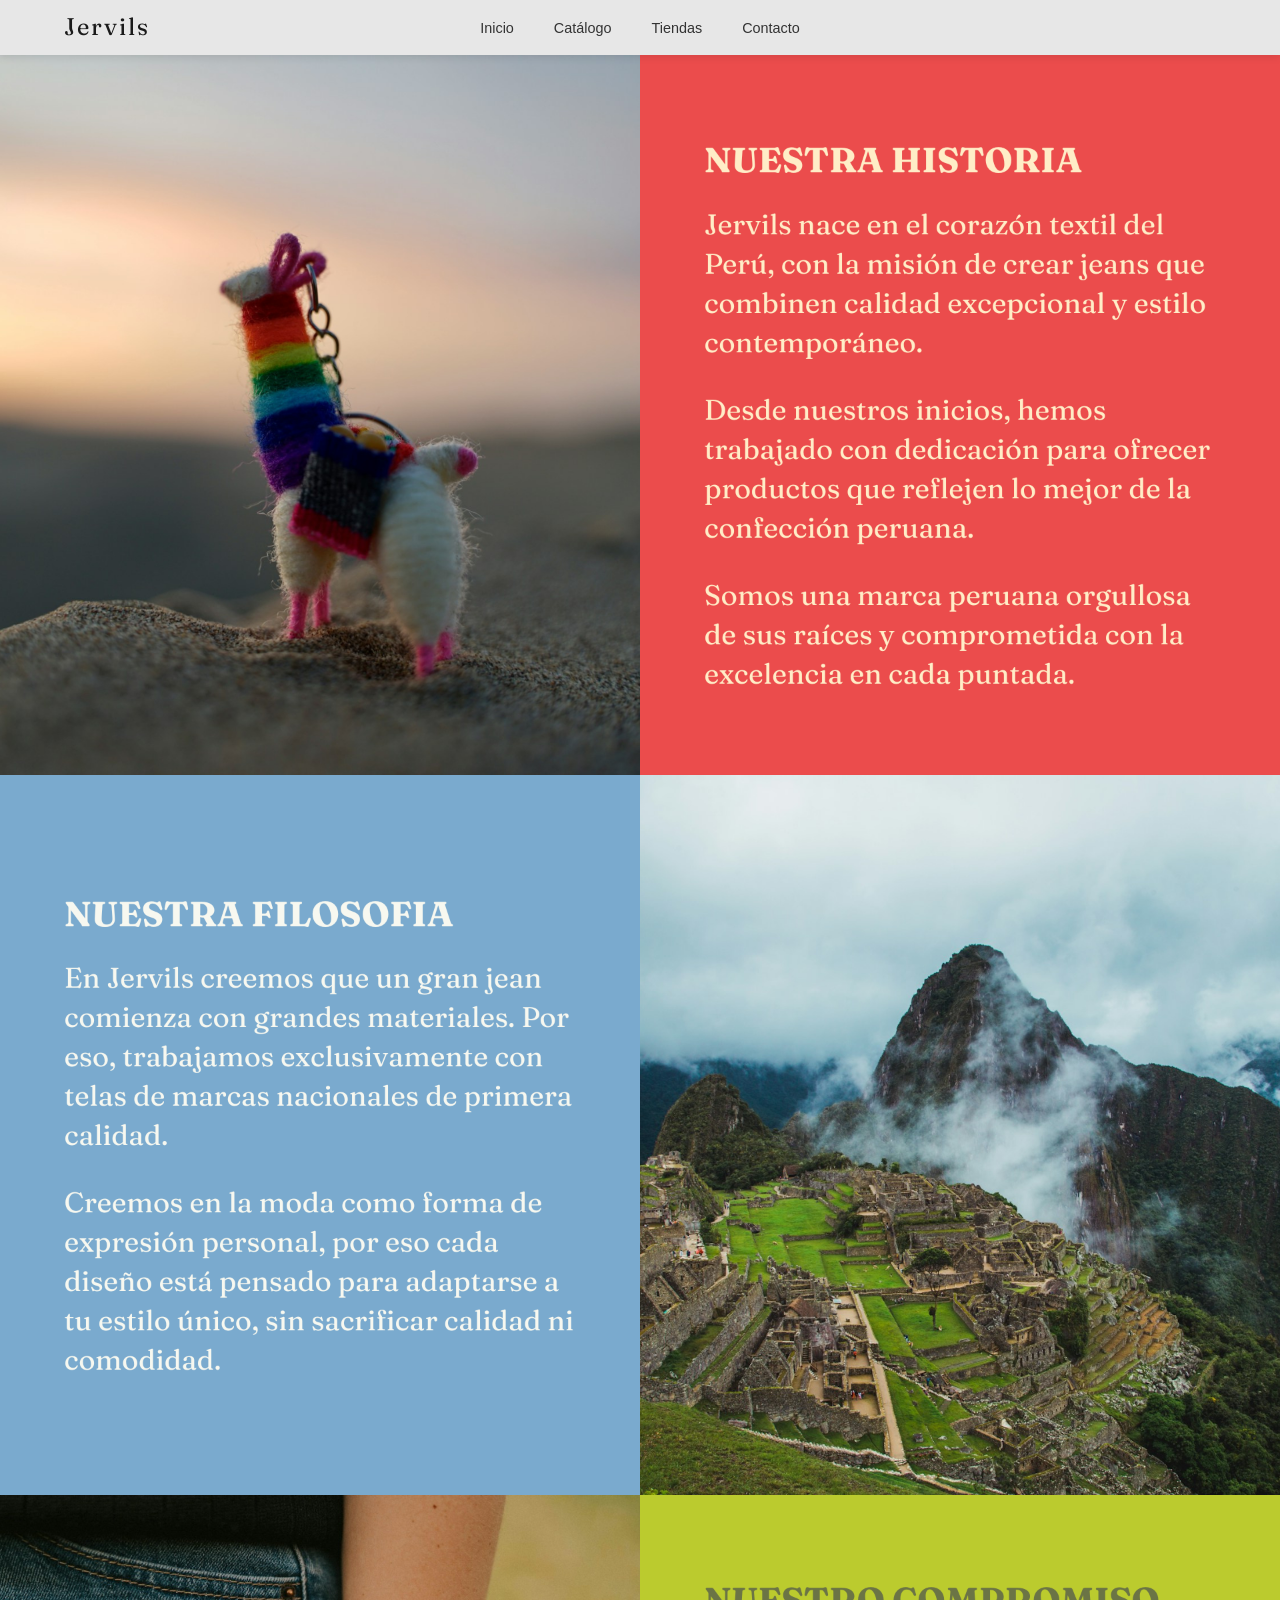
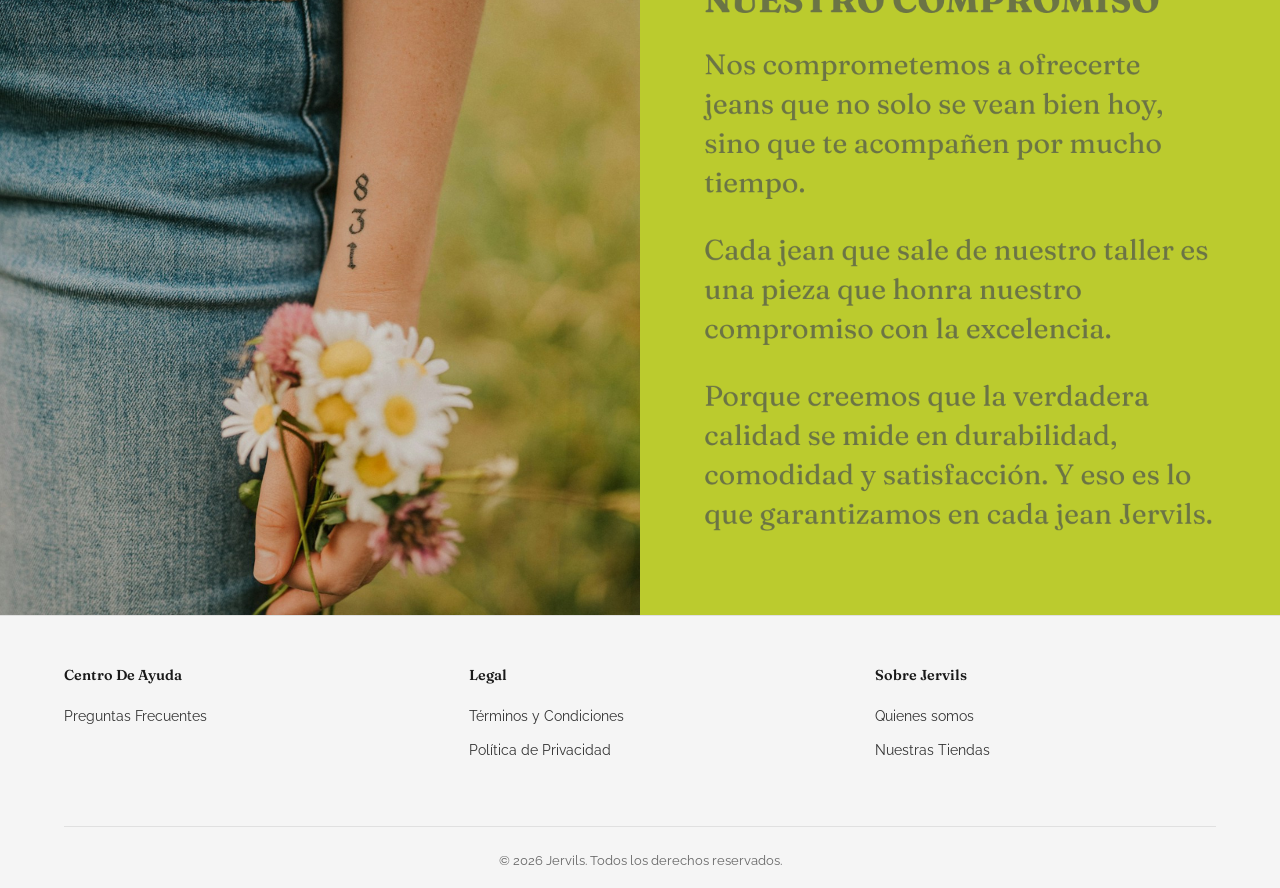
==== about.html @ 76e070fb "feat: creación y diseño de las paginas about y faq" ====
<!doctype html>
<html lang="es">
  <head>
    <meta charset="UTF-8" />
    <meta name="viewport" content="width=device-width, initial-scale=1.0" />
    <meta
      name="description"
      content="Jervils - Pantalones Jean de alta calidad"
    />
    <title>Jervils - Pantalones Jean</title>

    <link rel="preconnect" href="https://fonts.googleapis.com" />
    <link rel="preconnect" href="https://fonts.gstatic.com" crossorigin />
    <link
      href="https://fonts.googleapis.com/css2?family=Fraunces:ital,opsz,wght@0,9..144,100..900;1,9..144,100..900&family=Raleway:ital,wght@0,100..900;1,100..900&display=swap"
      rel="stylesheet"
    />

    <link
      rel="stylesheet"
      href="https://cdnjs.cloudflare.com/ajax/libs/font-awesome/6.4.0/css/all.min.css"
    />

    <link rel="stylesheet" href="styles.css" />
  </head>
  <body>
    <a href="#main" class="skip-link">Ir al contenido principal</a>

    <header class="header" id="header">
      <nav class="nav container" aria-label="Navegación principal">
        <div class="nav__logo">
          <a href="#home">Jervils</a>
        </div>
        <div class="nav__menu" id="nav-menu">
          <ul class="nav__list">
            <li class="nav__item">
              <a href="#home" class="nav__link">Inicio</a>
            </li>
            <li class="nav__item">
              <a href="catalogo.html" class="nav__link">Catálogo</a>
            </li>
            <li class="nav__item">
              <a href="tiendas.html" class="nav__link">Tiendas</a>
            </li>
            <li class="nav__item">
              <a href="contacto.html" class="nav__link">Contacto</a>
            </li>
          </ul>
        </div>
      </nav>
    </header>

    <main id="main" class="about-main">
      <h1 class="visually-hidden">Quiénes Somos - Jervils</h1>

      <div class="about-image-section">
        <img
          src="images/CC1seccion1.png"
          alt="Jervils - Nuestra Historia"
          class="about-image"
        />
      </div>

      <div class="about-image-section">
        <img
          src="images/CC2seccion2.png"
          alt="Jervils - Nuestra Filosofía"
          class="about-image"
        />
      </div>

      <div class="about-image-section">
        <img
          src="images/CC3seccion3.png"
          alt="Jervils - Nuestro Compromiso"
          class="about-image"
        />
      </div>
    </main>

    <footer class="footer">
      <div class="container">
        <div class="footer__content">
          <nav class="footer__section">
            <h2 class="footer__title">Centro de ayuda</h2>
            <ul class="footer__link">
              <li><a href="tiendas.html">Preguntas Frecuentes</a></li>
            </ul>
          </nav>

          <nav class="footer__section">
            <h2 class="footer__title">Legal</h2>
            <ul class="footer__link">
              <li><a href="#">Términos y Condiciones</a></li>
              <li><a href="#">Política de Privacidad</a></li>
            </ul>
          </nav>

          <nav class="footer__section">
            <h2 class="footer__title">Sobre Jervils</h2>
            <ul class="footer__link">
              <li><a href="about.html">Quienes somos</a></li>
              <li><a href="Tiendas.html">Nuestras Tiendas</a></li>
            </ul>
          </nav>
        </div>

        <div class="footer__bottom">
          &copy; <time datetime="2026">2026</time> Jervils. Todos los derechos
          reservados.
        </div>
      </div>
    </footer>

    <a
      href="#home"
      class="scroll-top"
      id="scroll-top"
      aria-label="Volver al inicio"
    >
      <i class="fas fa-arrow-up"></i>
    </a>

    <script src="script.js" defer></script>
  </body>
</html>
---- styles.css ----
/* Variables CSS */
:root {
  --primary-color: #1a1a1a;
  /* Color principal del sitio web */
  --secondary-color: #2c5f7d;
  /* Color secundario del sitio web */
  --accent-color: #d4a574;
  /* Color de acento para botones y elementos destacados */
  --text-color: #333333;
  /* Color del texto del sitio web */
  --text-light: #666666;
  /* Color del texto secundario del sitio web */
  --bg-color: #ffffff;
  /* Color de fondo del sitio web */
  --bg-light: #f8f8f8;
  /* Color de fondo claro para secciones del sitio web */
  --border-color: #e0e0e0;
  /* Color de borde para elementos del sitio web */

  /* Fuentes */
  --font-display: "Fraunces", serif;
  --font-body: "Raleway", sans-serif;

  /* Tamaños de fuente */
  --h1-size: 4rem;
  --h2-size: 2rem;
  --h3-size: 1.25rem;
  --normal-size: 1rem;

  /* Radios de borde */
  --radius-sm: 4px;
  --radius-md: 8px;
  --radius-lg: 12px;
  --radius-full: 9999px;

  /* Sombras */
  --shadow-sm: 0 2px 8px rgba(0, 0, 0, 0.1);
  --shadow-md: 0 4px 20px rgba(0, 0, 0, 0.12);
  --shadow-lg: 0 8px 40px rgba(0, 0, 0, 0.15);

  /* Transiciones */
  --transition-normal: 300ms ease;
  /* Transición suave */
}

* {
  /* Sirve para establecer estilos globales para todos los elementos del sitio web */
  box-sizing: border-box;
  /* Sirve para incluir el padding y el borde en el tamaño total de los elementos */
  margin: 0;
  /* Elimina el margen predeterminado de los elementos */
  padding: 0;
  /* Elimina el padding predeterminado de los elementos */
}

html {
  /* Sirve para establecer estilos para el elemento raíz del sitio web */
  scroll-behavior: smooth;
  /* Desplazamiento suave al hacer clic en los enlaces */
}

body {
  /* Sirve para establecer estilos para el cuerpo del sitio web */
  font-family: var(--font-body);
  font-size: var(--normal-size);
  color: var(--text-color);
  /* Color del texto del sitio web */
  background-color: var(--bg-color);
  /* Establece un fondo claro para el sitio web */
  line-height: 1.6;
  /* Sirve para mejorar la legibilidad del texto al aumentar el espacio entre líneas */
}

h1,
h2,
h3,
h4,
h5,
h6 {
  font-family: "Fraunces", serif;
  font-weight: 600;
  font-variation-settings:
    "SOFT" 0,
    /* Sirve para establecer la suavidad de las fuentes variables */
    "WONK" 0;
  /* Sirve para establecer la irregularidad de las fuentes variables */
}

a {
  /* Establece estilos para los enlaces del sitio web */
  text-decoration: none;
  /* Elimina el subrayado de los enlaces */
  color: inherit;
  /* Sirve para heredar el color del texto del elemento padre */
}

img {
  display: block;
  /* Elimina el espacio debajo de las imágenes al establecer su visualización como bloque */
  max-width: 100%;
  /* Sirve para hacer que las imágenes sean responsivas al limitar su ancho máximo al 100% del contenedor padre */
  height: auto;
  /* Sirve para mantener la proporción de las imágenes al ajustar su altura automáticamente en función de su ancho */
}

ul {
  list-style: none;
  /* Elimina los puntos de las listas del .nav */
}

.container {
  max-width: 1200px;
  /* Establece un ancho máximo para el contenedor */
  margin: 0 auto;
  /* Centra el contenedor horizontalmente */
  padding: 0 1.5rem;
  /* Sirve para agregar un poco de espacio a los lados del contenedor */
}

.skip-link {
  position: absolute;
  top: -100px;
  /* Posiciona el enlace de salto fuera de la vista */
  left: 0;
  z-index: 1000;
  /* Asegura que el enlace de salto esté por encima de otros elementos */
  padding: 0.75rem 1.5rem;
  background-color: var(--primary-color);
  color: var(--bg-color);
  font-weight: 600;
  text-decoration: none;
}

.skip-link:focus {
  /* Cuando el enlace recibe foco, se muestra en la parte superior de la página */
  top: 0;
}

.visually-hidden {
  /* Se usa para textos que los lectores de pantalla necesitan pero que visualmente no deben mostrarse (como títulos ocultos). */
  position: absolute;
  width: 1px;
  height: 1px;
  padding: 0;
  margin: -1px;
  overflow: hidden;
  clip: rect(0, 0, 0, 0);
  white-space: nowrap;
  border: 0;
}

.section_header {
  text-align: center;
  margin-bottom: 3rem;
  /* Sirve para agregar un espacio debajo del encabezado de la sección */
}

.section_title {
  font-family: var(--font-display);
  font-size: var(--h2-size);
  font-weight: 600;
  color: var(--primary-color);
  margin-bottom: 1rem;
  letter-spacing: 1px;
}

.section_subtitle {
  font-size: 1.1rem;
  color: var(--text-light);
  font-weight: 300;
}

/* Header */

.header {
  position: relative;
  width: 100%;
  background-color: rgba(225,
      225,
      225,
      0.8);
  /* Fondo del header semitransparente */
  backdrop-filter: blur(10px);
  /* Fondo borroso */
  box-shadow: var(--shadow-sm);
  /* Sombra para dar profundidad al header */
  z-index: 100;
  /* Header por encima de otros elementos */
  transition:
    background-color var(--transition-normal),
    box-shadow var(--transition-normal);
  /* sirve para hacer una transición suave al cambiar el color de fondo y la sombra del header */
  height: 55px;
  /* Altura del header */
}

.nav {
  height: 55px;
  /* Altura de la barra de navegación */
  display: grid;
  /* Sirve para establecer un diseño de cuadrícula para la barra de navegación */
  grid-template-columns: 1fr auto 1fr;
  /* Sirve para establecer las columnas de la barra de navegación */
  align-items: center;
  /* Sirve para alinear los elementos de la barra de navegación verticalmente */
}

.nav__logo a {
  font-family: var(--font-display);
  font-size: 1.5rem;
  font-weight: 400;
  color: var(--primary-color);
  letter-spacing: 2px;
  transition: color var(--transition-normal);
}

.nav__logo a:hover {
  /* Cambia el color del logo al pasar el mouse por encima */
  color: var(--secondary-color);
}

.nav__list {
  display: flex;
  /* flex sirve para centrar los elementos de la lista de navegación horizontalmente */
  gap: 2.5rem;
  /* Sirve para establecer un espacio entre los elementos de la lista de navegación */
  align-items: center;
  /* Sirve para alinear los elementos de la lista de navegación verticalmente */
  justify-content: center;
  /* Sirve para centrar los elementos de la lista de navegación horizontalmente */
}

.nav__link {
  font-family: Arial, Helvetica, sans-serif;
  font-size: 0.9rem;
  font-weight: 400;
  color: var(--text-color);
  text-transform: none;
  /* Evita que los enlaces de navegación se transformen a mayúsculas o minúsculas */
  letter-spacing: 0;
  /* Elimina el espacio entre letras de los enlaces de navegación */
  transition: color var(--transition-normal);
  /* Sirve para hacer una transición suave al cambiar el color de los enlaces de navegación */
  position: relative;
  /* Sirve para posicionar los enlaces de navegación de forma relativa, lo que permite que el efecto de subrayado se posicione correctamente */
}

.nav__link::after {
  /* Sirve para agregar un efecto de subrayado a los enlaces de navegación */
  content: "";
  /* Agregar un contenido vacío después de cada enlace de navegación para que se muestre el efecto de subrayado */
  position: absolute;
  /* Posiciona el efecto de subrayado debajo de cada enlace de navegación */
  bottom: -5px;
  left: 0;
  width: 0;
  height: 2px;
  background-color: var(--secondary-color);
  transition: width var(--transition-normal);
}

.nav__link:hover {
  /* Cambia el color de los enlaces de navegación al pasar el mouse por encima */
  color: var(--secondary-color);
}

.nav__link:hover::after {
  width: 100%;
  /* Expande el efecto de subrayado al 100% del ancho del enlace de navegación */
}

/* Hero */

.hero {
  position: relative;
  min-height: 800px;
  display: flex;
  align-items: center;
  justify-content: center;
  overflow: hidden;
}

.hero__image {
  position: absolute;
  top: 0;
  left: 0;
  width: 100%;
  height: 100%;
  object-fit: cover;
  /* Sirve para cubrir toda el área del hero sin distorsionar la imagen */
}

.hero__container {
  position: relative;
  z-index: 2;
  /* Sirve para colocar el contenido del hero por encima de la imagen de fondo */
}

.hero__content {
  /* Sirve para establecer estilos para el contenido del hero */
  text-align: center;
  color: white;
  max-width: 700px;
  margin: 0 auto;
}

.hero__title {
  font-family: var(--font-display);
  font-size: var(--h1-size);
  font-weight: 700;
  margin-bottom: 1.5rem;
  line-height: 1.2;
  letter-spacing: 2px;
  animation: fadeInUp 0.8s ease;
  /* Sirve para agregar una animación de desvanecimiento y movimiento hacia arriba al título del hero */
}

.hero__description {
  font-size: 1.25rem;
  margin-bottom: 2.5rem;
  line-height: 1.8;
  font-weight: 300;
  animation: fadeInUp 0.8s ease 0.2s both;
  /* Sirve para agregar una animación de desvanecimiento y movimiento hacia arriba al texto descriptivo del hero con un retraso de 0.2 segundos */
}

.hero__button {
  display: inline-block;
  padding: 1rem 3rem;
  background-color: white;
  color: var(--primary-color);
  border-radius: var(--radius-full);
  font-weight: 600;
  text-transform: uppercase;
  /* Sirve para transformar el texto del botón del hero a mayúsculas */
  letter-spacing: 1px;
  transition:
    background-color var(--transition-normal),
    color var(--transition-normal),
    transform var(--transition-normal),
    box-shadow var(--transition-normal);
  animation: fadeInUp 0.8s ease 0.4s both;
  /* Sirve para agregar una animación de desvanecimiento y movimiento hacia arriba al botón del hero con un retraso de 0.4 segundos */
}

.hero__button:hover {
  background-color: var(--accent-color);
  color: white;
  transform: translateY(-3px);
  /* Sirve para mover el botón del hero hacia arriba al pasar el mouse por encima */
  box-shadow: var(--shadow-lg);
}

/* catalogo */

.catalogo {
  padding-top: 3rem;
  background-color: var(--bg-light);
}

.catalogo .container {
  max-width: 100%;
  /* Establece un ancho máximo para el contenedor del catálogo */
  padding: 0 1rem 1rem;
  /* Sirve para agregar un poco de espacio a los lados y debajo del contenedor del catálogo */
}

.catalogo__grid {
  display: grid;
  /* Sirve para establecer un diseño de cuadrícula para los productos del catálogo */
  grid-template-columns: repeat(4,
      1fr);
  /* Numero de columnas: 4, espacio entre columnas: 1rem */
  gap: 1rem;
  /* Sirve para establecer un espacio entre los productos del catálogo */
  margin: 0 auto;
  /* Sirve para centrar los productos del catálogo horizontalmente */
}

.product__card {
  background-color: white;
  overflow: hidden;
  /* Sirve para ocultar cualquier contenido que se desborde del contenedor de la tarjeta del producto */
  border-radius: var(--radius-md);
  transition:
    transform var(--transition-normal),
    box-shadow var(--transition-normal);
  /* Sirve para hacer una transición suave al transformar y agregar sombra a la tarjeta del producto */
  cursor: pointer;
  /* Cambia el cursor a un puntero al pasar el mouse por encima de la tarjeta del producto */
}

.product__card--animate {
  /* Sirve para animar la tarjeta del producto */
  opacity: 0;
  transform: translateY(30px);
  transition:
    opacity 0.6 ease,
    transform 0.6s ease;
}

.product__card--visible {
  /* Sirve para hacer que la tarjeta del producto se muestre cuando se anima */
  opacity: 1;
  transform: translateY(0);
}

.product__card:hover {
  transform: translateY(-10px);
  box-shadow: var(--shadow-lg);
}

.product__image {
  width: 100%;
  height: auto;
  min-height: 480px;
  overflow: hidden;
  /* Sirve para ocultar cualquier contenido que se desborde del contenedor de la imagen del producto */
  position: relative;
  background-color: var(--bg-light);
}

.product__image img {
  /* sirve para establecer estilos para la imagen del producto */
  width: 100%;
  height: 100%;
  object-fit: cover;
  /* Sirve para cubrir toda el área de la imagen del producto sin distorsionar la imagen */
  transition: transform var(--transition-normal);
  /* Sirve para hacer una transición suave al transformar la imagen del producto */
}

.product__card:hover .product__image img {
  /* Sirve para hacer una transición suave al transformar la imagen del producto al pasar el mouse por encima de la tarjeta del producto */
  transform: scale(1.1);
}

.product__info {
  padding: 1rem;
  text-align: center;
  background-color: white;
}

.product__name {
  font-family: var(--font-display);
  font-size: var(--h3-size);
  font-weight: 600;
  margin-bottom: 0.5rem;
  color: var(--primary-color);
}

.product__price {
  font-size: 1.1rem;
  font-weight: 600;
  color: var(--secondary-color);
}

/* Hero columnas */
.hero-columns {
  padding: 3rem 0;
  background-color: var(--bg-light);
}

.hero-columns__container {
  display: grid;
  /* Sirve para establecer un diseño de cuadrícula para las columnas del hero */
  grid-template-columns: repeat(3,
      1fr);
  /* Numero de columnas: 3, espacio entre columnas: 1rem */
  gap: 1rem;
  /* Sirve para establecer un espacio entre las columnas del hero */
  max-width: 100%;
  padding: 0 1rem;
  /* Sirve para agregar un poco de espacio a los lados del contenedor de las columnas del hero */
  margin: auto;
  /* Sirve para centrar el contenedor de las columnas del hero horizontalmente */
}

.hero-columns__item {
  /* Sirve para establecer estilos para cada columna del hero */
  position: relative;
  /* Sirve para posicionar el contenido de cada columna del hero de forma relativa, lo que permite que el efecto de superposición se posicione correctamente */
  height: 500px;
  overflow: hidden;
  /* Sirve para ocultar cualquier contenido que se desborde del contenedor de cada columna del hero */
  cursor: pointer;
  /* Cambia el cursor a un puntero al pasar el mouse por encima de cada columna del hero */
  transition:
    transform var(--transition-normal),
    box-shadow var(--transition-normal);
}

.hero-columns__item:hover {
  transform: translateY(-10px);
  box-shadow: var(--shadow-lg);
}

.hero-columns__bg {
  /* Sirve para establecer estilos para la imagen de fondo de cada columna del hero, acomodar */
  width: 100%;
  height: 100%;
  object-fit: cover;
  transition: transform 0.5 ease;
}

.hero-columns__item:hover .hero-columns__bg {
  /* Sirve para hacer una transición suave al transformar la imagen de fondo de cada columna del hero al pasar el mouse por encima de cada columna del hero */
  transform: scale(1.05);
}

.hero-columns__overlay {
  /* Sirve para establecer estilos para la superposición de cada columna del hero */
  position: absolute;
  top: 0;
  left: 0;
  right: 0;
  bottom: 0;
  background-color: rgba(0,
      0,
      0,
      0.3);
  /* Superposición semitransparente para mejorar la legibilidad del texto */
  transition: background-color var(--transition-normal);
  /* Sirve para hacer una transición suave al cambiar el color de fondo de la superposición de cada columna del hero */
}

.hero-columns__item:hover .hero-columns__overlay {
  background-color: rgba(0, 0, 0, 0.5);
}

.hero-columns__content {
  /* Sirve para establecer estilos para el contenido de cada columna del hero */
  position: absolute;
  bottom: 2rem;
  left: 2rem;
  right: 2rem;
  z-index: 2;
  /* Sirve para colocar el contenido de cada columna del hero por encima de la imagen de fondo y la superposición */
  text-align: left;
}

.hero-columns__title {
  font-family: var(--font-display);
  font-size: 2.5rem;
  font-weight: 600;
  color: white;
  margin-bottom: 1.5rem;
  line-height: 1.2;
  text-shadow: 0 2px 10px rgba(0, 0, 0, 0.5);
  /* Sombra para mejorar la legibilidad del título de cada columna del hero */
}

.hero-columns__button {
  display: inline-block;
  padding: 0.75rem 2rem;
  background-color: white;
  color: var(--primary-color);
  border: none;
  border-radius: 0;
  font-weight: 600;
  font-size: 0.9rem;
  text-transform: capitalize;
  /* Sirve para transformar el texto del botón de cada columna del hero a mayúscula solo la primera letra de cada palabra */
  letter-spacing: 1px;
  transition:
    background-color var(--transition-normal),
    color var(--transition-normal);
}

.hero-columns__button:hover {
  background-color: var(--accent-color);
  color: white;
}

/* Footer */
.footer {
  background-color: #f5f5f5;
  color: var(--text-color);
  padding: 3rem 0 1rem;
  /* 3rm a los lados, 0 arriba y 1rm hacia abajo */
  border-top: 1px solid #e0e0e0;
}

.footer__content {
  display: grid;
  grid-template-columns: repeat(3, 1fr);
  gap: 4rem;
  margin-bottom: 4rem;
}

.footer__title {
  font-size: 0.9rem;
  font-weight: 600;
  margin-bottom: 1rem;
  color: var(--primary-color);
  text-transform: capitalize;
}

.footer__link {
  display: flex;
  flex-direction: column;
  gap: 0.5rem;
}

.footer__link a {
  color: var(--text-color);
  font-size: 0.9rem;
  transition: color var(--transition-normal);
}

.footer__link a:hover {
  color: var(--secondary-color);
}

.footer__bottom {
  text-align: center;
  font-size: 0.8rem;
  color: var(--text-light);
  border-top: 1px solid #e0e0e0;
  padding-top: 1.5rem;
}

/* SCROLL TO TOP  */
.scroll-top {
  position: fixed;
  bottom: 2rem;
  right: 2rem;
  width: 50px;
  height: 50px;
  background-color: var(--secondary-color);
  color: white;
  border-radius: 50%;
  display: flex;
  align-items: center;
  justify-content: center;
  box-shadow: var(--shadow-md);
  opacity: 0;
  visibility: hidden;
  transition:
    opacity var(--transition-normal),
    visibility var(--transition-normal),
    background-color var(--transition-normal),
    transform var(--transition-normal);
  z-index: 999;
  /* Sirve para colocar el botón de scroll to top por encima de otros elementos */
}

.scroll-top.show {
  opacity: 1;
  visibility: visible;
}

.scroll-top:hover {
  background-color: var(--primary-color);
}

/* Animaciones */

@keyframes fadeInUp {
  from {
    opacity: 0;
    transform: translateY(30px);
  }

  to {
    opacity: 1;
    transform: translateY(0);
  }
}

/* catalogo page */

.catalogo--page {
  padding: 0;
}

.catalogo__filters-advanced {
  display: flex;
  align-items: center;
  padding: 1rem;
  margin-left: 8rem;
}

.filters__label {
  font-weight: 400;
  color: var(--text-color);
  font-size: 0.95rem;
  margin-right: 1.5rem;
}

.filter__group {
  position: relative;
}

.filter__group+.filter__group {
  margin-left: 1rem;
}

.filter__dropdown {
  display: flex;
  align-items: center;
  gap: 0.5rem;
  padding: 0.75rem 1.5rem;
  min-height: 44px;
  background-color: white;
  border: 1px solid var(--border-color);
  border-radius: var(--radius-sm);
  cursor: pointer;
  font-size: 0.9rem;
  color: var(--text-color);
  transition:
    background-color var(--transition-normal),
    border-color var(--transition-normal);
  justify-content: space-between;
  font-weight: 400;
  white-space: nowrap;
}

.filter__dropdown:hover {
  background-color: var(--bg-light);
}

.filter__dropdown.active {
  background-color: white;
  border-color: var(--secondary-color);
}

.filter__dropdown i {
  font-size: 0.75rem;
  transition: transform var(--transition-normal);
  color: var(--text-light);
}

.filter__dropdown.active i {
  transform: rotate(180deg);
}

.filter__dropdown-menu {
  position: absolute;
  top: calc(100% + 5px);
  left: 0;
  background-color: white;
  border: 1px solid var(--border-color);
  border-radius: var(--radius-sm);
  box-shadow: var(--shadow-md);
  padding: 0.75rem;
  min-width: 180px;
  display: none;
  flex-direction: column;
  gap: 0.5rem;
  z-index: 100;
}

.filter__dropdown.active+.filter__dropdown-menu {
  display: flex;
}

.filter__dropdown-menu label {
  display: flex;
  align-items: center;
  gap: 0.5rem;
  padding: 0.5rem;
  cursor: pointer;
  transition: background-color var(--transition-normal);
  border-radius: var(--radius-sm);
  font-size: 0.9rem;
}

.filter__dropdown-menu label:hover {
  background-color: var(--bg-light);
}

.filter__dropdown-menu input[type="checkbox"],
.filter__dropdown-menu input[type="radio"] {
  cursor: pointer;
  width: 16px;
  height: 16px;
}

.product__card--hiding {
  opacity: 0;
  transform: translateY(20px);
}

.product__card.hide {
  display: none;
}

/* ========== 13. PÁGINA: TIENDAS ========== */

.container--two-columns {
  margin: 0 auto;
  padding: 0 1.5rem;
}

.stores-new {
  padding: 2rem 0;
  background-color: var(--bg-light);
}

.stores-new__title {
  font-family: var(--font-display);
  font-size: 2.5rem;
  font-weight: 600;
  color: var(--primary-color);
  margin-bottom: 2rem;
  letter-spacing: 1px;
}

.stores-new__grid {
  display: grid;
  grid-template-columns: 1fr 1fr;
  gap: 4rem;
  align-items: stretch;
}

.stores-new__left {
  position: relative;
  display: flex;
  flex-direction: column;
  justify-content: flex-end;
  overflow: hidden;
  min-height: 500px;
  border-radius: var(--radius-lg);
  box-shadow: var(--shadow-lg);
}

.stores-new__left::after {
  content: '';
  position: absolute;
  bottom: 0;
  left: 0;
  right: 0;
  height: 65%;
  background: linear-gradient(to top, rgba(0, 0, 0, 0.75) 0%, transparent 100%);
  z-index: 0;
  pointer-events: none;
}

.store-info {
  position: relative;
  z-index: 1;
  padding: 2rem;
}

.store-info__header {
  display: flex;
  align-items: center;
  gap: 1rem;
  margin-bottom: 1rem;
  padding-bottom: 1rem;
  border-bottom: 1px solid rgba(255, 255, 255, 0.4);
}

.store-info__header i {
  font-size: 1.5rem;
  color: white;
  flex-shrink: 0;
}

.store-info__title {
  font-family: var(--font-display);
  font-size: 1.75rem;
  font-weight: 600;
  color: white;
  margin: 0;
  flex-shrink: 0;
}

.store-info__label {
  font-family: var(--font-body);
  font-size: 0.9rem;
  font-weight: 600;
  color: rgba(255, 255, 255, 0.7);
  text-transform: uppercase;
  letter-spacing: 0.5px;
  margin-bottom: 0.75rem;
}

.store-info__address {
  font-style: normal;
  font-size: 1rem;
  line-height: 1.8;
  color: rgba(255, 255, 255, 0.9);
  margin: 0;
}

.store-map {
  display: flex;
  width: 100%;
  border-radius: var(--radius-md);
  overflow: hidden;
  box-shadow: var(--shadow-md);
}

.store-map iframe {
  flex: 1;
  width: 100%;
  border: none;
}

.stores-new__image {
  position: absolute;
  top: 0;
  left: 0;
  z-index: 0;
  width: 100%;
  height: 100%;
  object-fit: cover;
  transition: transform 0.5s ease;
}

.stores-new__left:hover .stores-new__image {
  transform: scale(1.05);
}
/* ========== 14. PÁGINA: FAQ ========== */

.faq-hero {
    padding: 4rem 0 2rem 0;
}

.faq-hero__content {
    text-align: center;
    max-width: 700px;
    margin: 0 auto;
}

.faq-hero__title {
    font-family: var(--font-display);
    font-size: 3rem;
    font-weight: 700;
    color: var(--primary-color);
    margin-bottom: 1rem;
}

.faq-hero__description {
    font-family: var(--font-body);
    font-size: 1.2rem;
    color: var(--text-color);
    font-weight: 400;
}

.faq {
    padding: 4rem 0;
    background-color: white;
}

.faq__container {
    max-width: 800px;
    margin: 0 auto;
}

.faq__item {
    background-color: white;
    border: 1px solid var(--border-color);
    border-radius: var(--radius-md);
    margin-bottom: 1.5rem;
    overflow: hidden;
    transition: border-color var(--transition-normal), box-shadow var(--transition-normal);
}

.faq__item:hover {
    border-color: var(--secondary-color);
    box-shadow: var(--shadow-sm);
}

.faq__item.active {
    border-color: var(--secondary-color);
    box-shadow: var(--shadow-md);
}

.faq__question {
    width: 100%;
    padding: 1.5rem 2rem;
    background-color: white;
    border: none;
    display: flex;
    justify-content: space-between;
    align-items: center;
    cursor: pointer;
    transition: background-color var(--transition-normal);
    text-align: left;
}

.faq__question:hover {
    background-color: var(--bg-light);
}

.faq__question span {
    font-family: var(--font-display);
    font-size: 1.1rem;
    font-weight: 600;
    color: var(--primary-color);
    padding-right: 1rem;
}

.faq__icon {
    font-size: 1rem;
    color: var(--secondary-color);
    transition: transform 0.3s ease;
    flex-shrink: 0;
}

.faq__answer {
    overflow: hidden;
    background-color: white;
}

.js-enabled .faq__answer {
    max-height: 0;
    transition: max-height 0.4s ease;
}

.faq__answer p {
    padding: 0 2rem 1.5rem 2rem;
    color: var(--text-color);
    line-height: 1.8;
    margin: 0;
    font-family: var(--font-body);
}

.faq__answer ul {
    padding: 0 2rem 1.5rem 4rem;
    margin: 0;
}

.faq__answer-item {
    color: var(--text-color);
    line-height: 1.8;
    margin-bottom: 0.5rem;
    font-family: var(--font-body);
}

.faq__answer strong {
    color: var(--primary-color);
    font-weight: 600;
}

.faq__cta {
    background-color: var(--bg-light);
    border-radius: var(--radius-md);
    padding: 3rem 2rem;
    text-align: center;
    margin-top: 3rem;
    border: 1px solid var(--border-color);
}

.faq__cta-title {
    font-family: var(--font-display);
    font-size: 2rem;
    color: var(--primary-color);
    margin-bottom: 1rem;
}

.faq__cta-description {
    color: var(--text-color);
    font-size: 1.1rem;
    margin-bottom: 2rem;
    font-family: var(--font-body);
}

.faq__button {
    display: inline-flex;
    align-items: center;
    gap: 0.75rem;
    padding: 1rem 2.5rem;
    background-color: var(--secondary-color);
    color: white;
    border-radius: var(--radius-full);
    font-weight: 600;
    font-size: 1rem;
    transition: background-color var(--transition-normal), transform var(--transition-normal), box-shadow var(--transition-normal);
    box-shadow: var(--shadow-sm);
    font-family: var(--font-body);
}

.faq__button:hover {
    background-color: var(--primary-color);
    transform: translateY(-2px);
    box-shadow: var(--shadow-md);
}

.faq__button i {
    font-size: 1.1rem;
}
/* ========== 15. PÁGINA: ABOUT ========== */

.about-main {
    display: block;
}

.about-image-section {
    width: 100%;
    line-height: 0;
}

.about-image {
    width: 100%;
    height: auto;
    display: block;
}
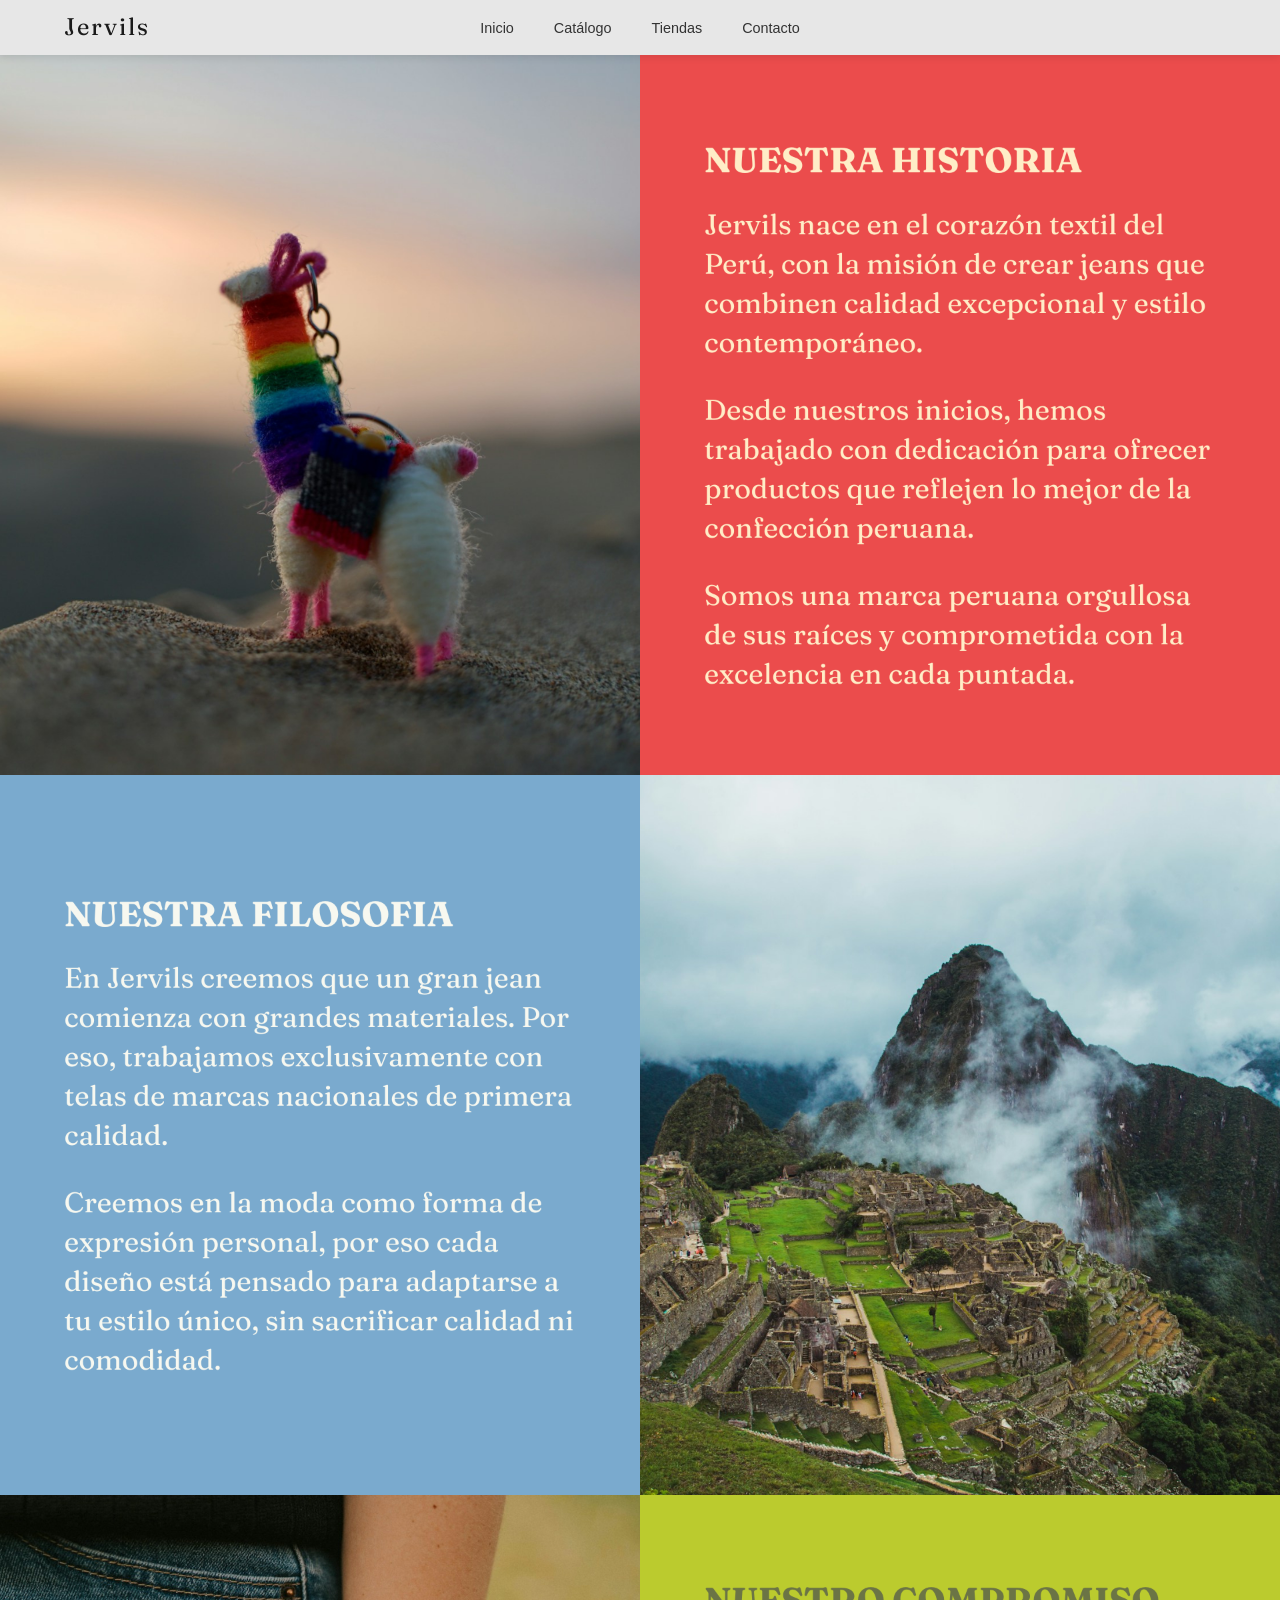
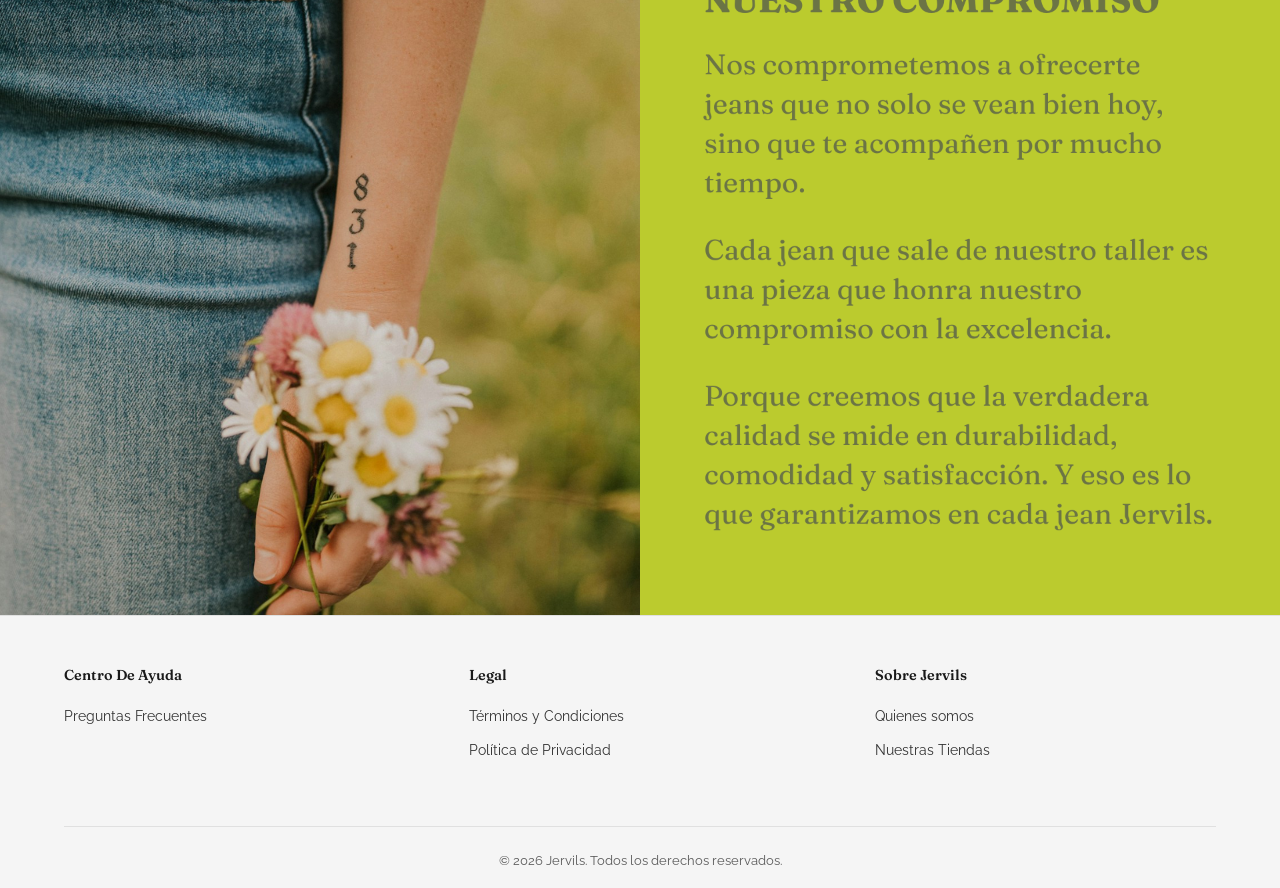
==== commit 76ceac6d: "fix: corrección de bugs menores" ====
--- a/about.html
+++ b/about.html
@@ -29,12 +29,12 @@
     <header class="header" id="header">
       <nav class="nav container" aria-label="Navegación principal">
         <div class="nav__logo">
-          <a href="#home">Jervils</a>
+          <a href="index.html">Jervils</a>
         </div>
         <div class="nav__menu" id="nav-menu">
           <ul class="nav__list">
             <li class="nav__item">
-              <a href="#home" class="nav__link">Inicio</a>
+              <a href="index.html" class="nav__link">Inicio</a>
             </li>
             <li class="nav__item">
               <a href="catalogo.html" class="nav__link">Catálogo</a>
@@ -84,7 +84,7 @@
           <nav class="footer__section">
             <h2 class="footer__title">Centro de ayuda</h2>
             <ul class="footer__link">
-              <li><a href="tiendas.html">Preguntas Frecuentes</a></li>
+              <li><a href="faq.html">Preguntas Frecuentes</a></li>
             </ul>
           </nav>
 
@@ -100,7 +100,7 @@
             <h2 class="footer__title">Sobre Jervils</h2>
             <ul class="footer__link">
               <li><a href="about.html">Quienes somos</a></li>
-              <li><a href="Tiendas.html">Nuestras Tiendas</a></li>
+              <li><a href="tiendas.html">Nuestras Tiendas</a></li>
             </ul>
           </nav>
         </div>
--- a/styles.css
+++ b/styles.css
@@ -1,74 +1,51 @@
-/* Variables CSS */
+/* ========== Variables ========== */
 :root {
   --primary-color: #1a1a1a;
-  /* Color principal del sitio web */
   --secondary-color: #2c5f7d;
-  /* Color secundario del sitio web */
   --accent-color: #d4a574;
-  /* Color de acento para botones y elementos destacados */
   --text-color: #333333;
-  /* Color del texto del sitio web */
-  --text-light: #666666;
-  /* Color del texto secundario del sitio web */
+  --text-light: #595959; /* Contraste WCAG AAA sobre fondo blanco */
   --bg-color: #ffffff;
-  /* Color de fondo del sitio web */
   --bg-light: #f8f8f8;
-  /* Color de fondo claro para secciones del sitio web */
   --border-color: #e0e0e0;
-  /* Color de borde para elementos del sitio web */
-
-  /* Fuentes */
+
   --font-display: "Fraunces", serif;
   --font-body: "Raleway", sans-serif;
 
-  /* Tamaños de fuente */
   --h1-size: 4rem;
   --h2-size: 2rem;
   --h3-size: 1.25rem;
   --normal-size: 1rem;
 
-  /* Radios de borde */
   --radius-sm: 4px;
   --radius-md: 8px;
   --radius-lg: 12px;
   --radius-full: 9999px;
 
-  /* Sombras */
   --shadow-sm: 0 2px 8px rgba(0, 0, 0, 0.1);
   --shadow-md: 0 4px 20px rgba(0, 0, 0, 0.12);
   --shadow-lg: 0 8px 40px rgba(0, 0, 0, 0.15);
 
-  /* Transiciones */
   --transition-normal: 300ms ease;
-  /* Transición suave */
-}
-
+}
+
+/* ========== Reset ========== */
 * {
-  /* Sirve para establecer estilos globales para todos los elementos del sitio web */
   box-sizing: border-box;
-  /* Sirve para incluir el padding y el borde en el tamaño total de los elementos */
   margin: 0;
-  /* Elimina el margen predeterminado de los elementos */
   padding: 0;
-  /* Elimina el padding predeterminado de los elementos */
 }
 
 html {
-  /* Sirve para establecer estilos para el elemento raíz del sitio web */
   scroll-behavior: smooth;
-  /* Desplazamiento suave al hacer clic en los enlaces */
 }
 
 body {
-  /* Sirve para establecer estilos para el cuerpo del sitio web */
   font-family: var(--font-body);
   font-size: var(--normal-size);
   color: var(--text-color);
-  /* Color del texto del sitio web */
   background-color: var(--bg-color);
-  /* Establece un fondo claro para el sitio web */
   line-height: 1.6;
-  /* Sirve para mejorar la legibilidad del texto al aumentar el espacio entre líneas */
 }
 
 h1,
@@ -79,51 +56,36 @@
 h6 {
   font-family: "Fraunces", serif;
   font-weight: 600;
-  font-variation-settings:
-    "SOFT" 0,
-    /* Sirve para establecer la suavidad de las fuentes variables */
-    "WONK" 0;
-  /* Sirve para establecer la irregularidad de las fuentes variables */
+  font-variation-settings: "SOFT" 0, "WONK" 0;
 }
 
 a {
-  /* Establece estilos para los enlaces del sitio web */
   text-decoration: none;
-  /* Elimina el subrayado de los enlaces */
   color: inherit;
-  /* Sirve para heredar el color del texto del elemento padre */
 }
 
 img {
   display: block;
-  /* Elimina el espacio debajo de las imágenes al establecer su visualización como bloque */
   max-width: 100%;
-  /* Sirve para hacer que las imágenes sean responsivas al limitar su ancho máximo al 100% del contenedor padre */
   height: auto;
-  /* Sirve para mantener la proporción de las imágenes al ajustar su altura automáticamente en función de su ancho */
 }
 
 ul {
   list-style: none;
-  /* Elimina los puntos de las listas del .nav */
 }
 
 .container {
   max-width: 1200px;
-  /* Establece un ancho máximo para el contenedor */
   margin: 0 auto;
-  /* Centra el contenedor horizontalmente */
   padding: 0 1.5rem;
-  /* Sirve para agregar un poco de espacio a los lados del contenedor */
-}
-
+}
+
+/* Patrón de accesibilidad: enlace oculto hasta recibir foco con teclado */
 .skip-link {
   position: absolute;
   top: -100px;
-  /* Posiciona el enlace de salto fuera de la vista */
   left: 0;
   z-index: 1000;
-  /* Asegura que el enlace de salto esté por encima de otros elementos */
   padding: 0.75rem 1.5rem;
   background-color: var(--primary-color);
   color: var(--bg-color);
@@ -132,12 +94,11 @@
 }
 
 .skip-link:focus {
-  /* Cuando el enlace recibe foco, se muestra en la parte superior de la página */
   top: 0;
 }
 
+/* Patrón de accesibilidad: contenido visible solo para lectores de pantalla */
 .visually-hidden {
-  /* Se usa para textos que los lectores de pantalla necesitan pero que visualmente no deben mostrarse (como títulos ocultos). */
   position: absolute;
   width: 1px;
   height: 1px;
@@ -152,7 +113,6 @@
 .section_header {
   text-align: center;
   margin-bottom: 3rem;
-  /* Sirve para agregar un espacio debajo del encabezado de la sección */
 }
 
 .section_title {
@@ -170,39 +130,25 @@
   font-weight: 300;
 }
 
-/* Header */
-
+/* ========== Header ========== */
 .header {
   position: relative;
   width: 100%;
-  background-color: rgba(225,
-      225,
-      225,
-      0.8);
-  /* Fondo del header semitransparente */
+  background-color: rgba(225, 225, 225, 0.8);
   backdrop-filter: blur(10px);
-  /* Fondo borroso */
   box-shadow: var(--shadow-sm);
-  /* Sombra para dar profundidad al header */
   z-index: 100;
-  /* Header por encima de otros elementos */
   transition:
     background-color var(--transition-normal),
     box-shadow var(--transition-normal);
-  /* sirve para hacer una transición suave al cambiar el color de fondo y la sombra del header */
   height: 55px;
-  /* Altura del header */
 }
 
 .nav {
   height: 55px;
-  /* Altura de la barra de navegación */
   display: grid;
-  /* Sirve para establecer un diseño de cuadrícula para la barra de navegación */
   grid-template-columns: 1fr auto 1fr;
-  /* Sirve para establecer las columnas de la barra de navegación */
   align-items: center;
-  /* Sirve para alinear los elementos de la barra de navegación verticalmente */
 }
 
 .nav__logo a {
@@ -215,19 +161,14 @@
 }
 
 .nav__logo a:hover {
-  /* Cambia el color del logo al pasar el mouse por encima */
   color: var(--secondary-color);
 }
 
 .nav__list {
   display: flex;
-  /* flex sirve para centrar los elementos de la lista de navegación horizontalmente */
   gap: 2.5rem;
-  /* Sirve para establecer un espacio entre los elementos de la lista de navegación */
   align-items: center;
-  /* Sirve para alinear los elementos de la lista de navegación verticalmente */
   justify-content: center;
-  /* Sirve para centrar los elementos de la lista de navegación horizontalmente */
 }
 
 .nav__link {
@@ -236,21 +177,15 @@
   font-weight: 400;
   color: var(--text-color);
   text-transform: none;
-  /* Evita que los enlaces de navegación se transformen a mayúsculas o minúsculas */
   letter-spacing: 0;
-  /* Elimina el espacio entre letras de los enlaces de navegación */
   transition: color var(--transition-normal);
-  /* Sirve para hacer una transición suave al cambiar el color de los enlaces de navegación */
   position: relative;
-  /* Sirve para posicionar los enlaces de navegación de forma relativa, lo que permite que el efecto de subrayado se posicione correctamente */
-}
-
+}
+
+/* Subrayado animado que crece de 0 al 100% en hover */
 .nav__link::after {
-  /* Sirve para agregar un efecto de subrayado a los enlaces de navegación */
   content: "";
-  /* Agregar un contenido vacío después de cada enlace de navegación para que se muestre el efecto de subrayado */
   position: absolute;
-  /* Posiciona el efecto de subrayado debajo de cada enlace de navegación */
   bottom: -5px;
   left: 0;
   width: 0;
@@ -260,17 +195,14 @@
 }
 
 .nav__link:hover {
-  /* Cambia el color de los enlaces de navegación al pasar el mouse por encima */
   color: var(--secondary-color);
 }
 
 .nav__link:hover::after {
   width: 100%;
-  /* Expande el efecto de subrayado al 100% del ancho del enlace de navegación */
-}
-
-/* Hero */
-
+}
+
+/* ========== Hero ========== */
 .hero {
   position: relative;
   min-height: 800px;
@@ -287,17 +219,14 @@
   width: 100%;
   height: 100%;
   object-fit: cover;
-  /* Sirve para cubrir toda el área del hero sin distorsionar la imagen */
 }
 
 .hero__container {
   position: relative;
   z-index: 2;
-  /* Sirve para colocar el contenido del hero por encima de la imagen de fondo */
 }
 
 .hero__content {
-  /* Sirve para establecer estilos para el contenido del hero */
   text-align: center;
   color: white;
   max-width: 700px;
@@ -312,7 +241,6 @@
   line-height: 1.2;
   letter-spacing: 2px;
   animation: fadeInUp 0.8s ease;
-  /* Sirve para agregar una animación de desvanecimiento y movimiento hacia arriba al título del hero */
 }
 
 .hero__description {
@@ -321,7 +249,6 @@
   line-height: 1.8;
   font-weight: 300;
   animation: fadeInUp 0.8s ease 0.2s both;
-  /* Sirve para agregar una animación de desvanecimiento y movimiento hacia arriba al texto descriptivo del hero con un retraso de 0.2 segundos */
 }
 
 .hero__button {
@@ -332,7 +259,6 @@
   border-radius: var(--radius-full);
   font-weight: 600;
   text-transform: uppercase;
-  /* Sirve para transformar el texto del botón del hero a mayúsculas */
   letter-spacing: 1px;
   transition:
     background-color var(--transition-normal),
@@ -340,19 +266,16 @@
     transform var(--transition-normal),
     box-shadow var(--transition-normal);
   animation: fadeInUp 0.8s ease 0.4s both;
-  /* Sirve para agregar una animación de desvanecimiento y movimiento hacia arriba al botón del hero con un retraso de 0.4 segundos */
 }
 
 .hero__button:hover {
   background-color: var(--accent-color);
   color: white;
   transform: translateY(-3px);
-  /* Sirve para mover el botón del hero hacia arriba al pasar el mouse por encima */
   box-shadow: var(--shadow-lg);
 }
 
-/* catalogo */
-
+/* ========== Catálogo ========== */
 .catalogo {
   padding-top: 3rem;
   background-color: var(--bg-light);
@@ -360,49 +283,24 @@
 
 .catalogo .container {
   max-width: 100%;
-  /* Establece un ancho máximo para el contenedor del catálogo */
   padding: 0 1rem 1rem;
-  /* Sirve para agregar un poco de espacio a los lados y debajo del contenedor del catálogo */
 }
 
 .catalogo__grid {
   display: grid;
-  /* Sirve para establecer un diseño de cuadrícula para los productos del catálogo */
-  grid-template-columns: repeat(4,
-      1fr);
-  /* Numero de columnas: 4, espacio entre columnas: 1rem */
+  grid-template-columns: repeat(4, 1fr);
   gap: 1rem;
-  /* Sirve para establecer un espacio entre los productos del catálogo */
   margin: 0 auto;
-  /* Sirve para centrar los productos del catálogo horizontalmente */
 }
 
 .product__card {
   background-color: white;
   overflow: hidden;
-  /* Sirve para ocultar cualquier contenido que se desborde del contenedor de la tarjeta del producto */
   border-radius: var(--radius-md);
   transition:
     transform var(--transition-normal),
     box-shadow var(--transition-normal);
-  /* Sirve para hacer una transición suave al transformar y agregar sombra a la tarjeta del producto */
   cursor: pointer;
-  /* Cambia el cursor a un puntero al pasar el mouse por encima de la tarjeta del producto */
-}
-
-.product__card--animate {
-  /* Sirve para animar la tarjeta del producto */
-  opacity: 0;
-  transform: translateY(30px);
-  transition:
-    opacity 0.6 ease,
-    transform 0.6s ease;
-}
-
-.product__card--visible {
-  /* Sirve para hacer que la tarjeta del producto se muestre cuando se anima */
-  opacity: 1;
-  transform: translateY(0);
 }
 
 .product__card:hover {
@@ -415,23 +313,18 @@
   height: auto;
   min-height: 480px;
   overflow: hidden;
-  /* Sirve para ocultar cualquier contenido que se desborde del contenedor de la imagen del producto */
   position: relative;
   background-color: var(--bg-light);
 }
 
 .product__image img {
-  /* sirve para establecer estilos para la imagen del producto */
   width: 100%;
   height: 100%;
   object-fit: cover;
-  /* Sirve para cubrir toda el área de la imagen del producto sin distorsionar la imagen */
   transition: transform var(--transition-normal);
-  /* Sirve para hacer una transición suave al transformar la imagen del producto */
 }
 
 .product__card:hover .product__image img {
-  /* Sirve para hacer una transición suave al transformar la imagen del producto al pasar el mouse por encima de la tarjeta del producto */
   transform: scale(1.1);
 }
 
@@ -455,7 +348,7 @@
   color: var(--secondary-color);
 }
 
-/* Hero columnas */
+/* ========== Hero columnas ========== */
 .hero-columns {
   padding: 3rem 0;
   background-color: var(--bg-light);
@@ -463,28 +356,18 @@
 
 .hero-columns__container {
   display: grid;
-  /* Sirve para establecer un diseño de cuadrícula para las columnas del hero */
-  grid-template-columns: repeat(3,
-      1fr);
-  /* Numero de columnas: 3, espacio entre columnas: 1rem */
+  grid-template-columns: repeat(3, 1fr);
   gap: 1rem;
-  /* Sirve para establecer un espacio entre las columnas del hero */
   max-width: 100%;
   padding: 0 1rem;
-  /* Sirve para agregar un poco de espacio a los lados del contenedor de las columnas del hero */
   margin: auto;
-  /* Sirve para centrar el contenedor de las columnas del hero horizontalmente */
 }
 
 .hero-columns__item {
-  /* Sirve para establecer estilos para cada columna del hero */
   position: relative;
-  /* Sirve para posicionar el contenido de cada columna del hero de forma relativa, lo que permite que el efecto de superposición se posicione correctamente */
   height: 500px;
   overflow: hidden;
-  /* Sirve para ocultar cualquier contenido que se desborde del contenedor de cada columna del hero */
   cursor: pointer;
-  /* Cambia el cursor a un puntero al pasar el mouse por encima de cada columna del hero */
   transition:
     transform var(--transition-normal),
     box-shadow var(--transition-normal);
@@ -496,32 +379,24 @@
 }
 
 .hero-columns__bg {
-  /* Sirve para establecer estilos para la imagen de fondo de cada columna del hero, acomodar */
   width: 100%;
   height: 100%;
   object-fit: cover;
-  transition: transform 0.5 ease;
+  transition: transform 0.5s ease;
 }
 
 .hero-columns__item:hover .hero-columns__bg {
-  /* Sirve para hacer una transición suave al transformar la imagen de fondo de cada columna del hero al pasar el mouse por encima de cada columna del hero */
   transform: scale(1.05);
 }
 
 .hero-columns__overlay {
-  /* Sirve para establecer estilos para la superposición de cada columna del hero */
   position: absolute;
   top: 0;
   left: 0;
   right: 0;
   bottom: 0;
-  background-color: rgba(0,
-      0,
-      0,
-      0.3);
-  /* Superposición semitransparente para mejorar la legibilidad del texto */
+  background-color: rgba(0, 0, 0, 0.3);
   transition: background-color var(--transition-normal);
-  /* Sirve para hacer una transición suave al cambiar el color de fondo de la superposición de cada columna del hero */
 }
 
 .hero-columns__item:hover .hero-columns__overlay {
@@ -529,13 +404,11 @@
 }
 
 .hero-columns__content {
-  /* Sirve para establecer estilos para el contenido de cada columna del hero */
   position: absolute;
   bottom: 2rem;
   left: 2rem;
   right: 2rem;
   z-index: 2;
-  /* Sirve para colocar el contenido de cada columna del hero por encima de la imagen de fondo y la superposición */
   text-align: left;
 }
 
@@ -547,7 +420,6 @@
   margin-bottom: 1.5rem;
   line-height: 1.2;
   text-shadow: 0 2px 10px rgba(0, 0, 0, 0.5);
-  /* Sombra para mejorar la legibilidad del título de cada columna del hero */
 }
 
 .hero-columns__button {
@@ -560,7 +432,6 @@
   font-weight: 600;
   font-size: 0.9rem;
   text-transform: capitalize;
-  /* Sirve para transformar el texto del botón de cada columna del hero a mayúscula solo la primera letra de cada palabra */
   letter-spacing: 1px;
   transition:
     background-color var(--transition-normal),
@@ -572,12 +443,11 @@
   color: white;
 }
 
-/* Footer */
+/* ========== Footer ========== */
 .footer {
   background-color: #f5f5f5;
   color: var(--text-color);
   padding: 3rem 0 1rem;
-  /* 3rm a los lados, 0 arriba y 1rm hacia abajo */
   border-top: 1px solid #e0e0e0;
 }
 
@@ -620,7 +490,7 @@
   padding-top: 1.5rem;
 }
 
-/* SCROLL TO TOP  */
+/* ========== Scroll to top ========== */
 .scroll-top {
   position: fixed;
   bottom: 2rem;
@@ -642,7 +512,6 @@
     background-color var(--transition-normal),
     transform var(--transition-normal);
   z-index: 999;
-  /* Sirve para colocar el botón de scroll to top por encima de otros elementos */
 }
 
 .scroll-top.show {
@@ -654,8 +523,7 @@
   background-color: var(--primary-color);
 }
 
-/* Animaciones */
-
+/* ========== Animaciones ========== */
 @keyframes fadeInUp {
   from {
     opacity: 0;
@@ -668,8 +536,7 @@
   }
 }
 
-/* catalogo page */
-
+/* ========== Página: Catálogo ========== */
 .catalogo--page {
   padding: 0;
 }
@@ -690,9 +557,13 @@
 
 .filter__group {
   position: relative;
-}
-
-.filter__group+.filter__group {
+  border: none;
+  padding: 0;
+  margin: 0;
+  min-width: 0;
+}
+
+.filter__group + .filter__group {
   margin-left: 1rem;
 }
 
@@ -751,7 +622,7 @@
   z-index: 100;
 }
 
-.filter__dropdown.active+.filter__dropdown-menu {
+.filter__dropdown.active + .filter__dropdown-menu {
   display: flex;
 }
 
@@ -786,8 +657,7 @@
   display: none;
 }
 
-/* ========== 13. PÁGINA: TIENDAS ========== */
-
+/* ========== Página: Tiendas ========== */
 .container--two-columns {
   margin: 0 auto;
   padding: 0 1.5rem;
@@ -825,8 +695,9 @@
   box-shadow: var(--shadow-lg);
 }
 
+/* Degradado oscuro sobre la imagen para legibilidad del texto sobrepuesto */
 .stores-new__left::after {
-  content: '';
+  content: "";
   position: absolute;
   bottom: 0;
   left: 0;
@@ -913,189 +784,195 @@
 .stores-new__left:hover .stores-new__image {
   transform: scale(1.05);
 }
-/* ========== 14. PÁGINA: FAQ ========== */
-
+
+/* ========== Página: FAQ ========== */
 .faq-hero {
-    padding: 4rem 0 2rem 0;
+  padding: 4rem 0 2rem 0;
 }
 
 .faq-hero__content {
-    text-align: center;
-    max-width: 700px;
-    margin: 0 auto;
+  text-align: center;
+  max-width: 700px;
+  margin: 0 auto;
 }
 
 .faq-hero__title {
-    font-family: var(--font-display);
-    font-size: 3rem;
-    font-weight: 700;
-    color: var(--primary-color);
-    margin-bottom: 1rem;
+  font-family: var(--font-display);
+  font-size: 3rem;
+  font-weight: 700;
+  color: var(--primary-color);
+  margin-bottom: 1rem;
 }
 
 .faq-hero__description {
-    font-family: var(--font-body);
-    font-size: 1.2rem;
-    color: var(--text-color);
-    font-weight: 400;
+  font-family: var(--font-body);
+  font-size: 1.2rem;
+  color: var(--text-color);
+  font-weight: 400;
 }
 
 .faq {
-    padding: 4rem 0;
-    background-color: white;
+  padding: 4rem 0;
+  background-color: white;
 }
 
 .faq__container {
-    max-width: 800px;
-    margin: 0 auto;
+  max-width: 800px;
+  margin: 0 auto;
 }
 
 .faq__item {
-    background-color: white;
-    border: 1px solid var(--border-color);
-    border-radius: var(--radius-md);
-    margin-bottom: 1.5rem;
-    overflow: hidden;
-    transition: border-color var(--transition-normal), box-shadow var(--transition-normal);
+  background-color: white;
+  border: 1px solid var(--border-color);
+  border-radius: var(--radius-md);
+  margin-bottom: 1.5rem;
+  overflow: hidden;
+  transition:
+    border-color var(--transition-normal),
+    box-shadow var(--transition-normal);
 }
 
 .faq__item:hover {
-    border-color: var(--secondary-color);
-    box-shadow: var(--shadow-sm);
+  border-color: var(--secondary-color);
+  box-shadow: var(--shadow-sm);
 }
 
 .faq__item.active {
-    border-color: var(--secondary-color);
-    box-shadow: var(--shadow-md);
+  border-color: var(--secondary-color);
+  box-shadow: var(--shadow-md);
 }
 
 .faq__question {
-    width: 100%;
-    padding: 1.5rem 2rem;
-    background-color: white;
-    border: none;
-    display: flex;
-    justify-content: space-between;
-    align-items: center;
-    cursor: pointer;
-    transition: background-color var(--transition-normal);
-    text-align: left;
+  width: 100%;
+  padding: 1.5rem 2rem;
+  background-color: white;
+  border: none;
+  display: flex;
+  justify-content: space-between;
+  align-items: center;
+  cursor: pointer;
+  transition: background-color var(--transition-normal);
+  text-align: left;
 }
 
 .faq__question:hover {
-    background-color: var(--bg-light);
+  background-color: var(--bg-light);
 }
 
 .faq__question span {
-    font-family: var(--font-display);
-    font-size: 1.1rem;
-    font-weight: 600;
-    color: var(--primary-color);
-    padding-right: 1rem;
+  font-family: var(--font-display);
+  font-size: 1.1rem;
+  font-weight: 600;
+  color: var(--primary-color);
+  padding-right: 1rem;
 }
 
 .faq__icon {
-    font-size: 1rem;
-    color: var(--secondary-color);
-    transition: transform 0.3s ease;
-    flex-shrink: 0;
+  font-size: 1rem;
+  color: var(--secondary-color);
+  transition: transform 0.3s ease;
+  flex-shrink: 0;
 }
 
 .faq__answer {
-    overflow: hidden;
-    background-color: white;
-}
-
+  overflow: hidden;
+  background-color: white;
+}
+
+/* Progressive enhancement: solo colapsamos las respuestas si JS pudo activarse */
 .js-enabled .faq__answer {
-    max-height: 0;
-    transition: max-height 0.4s ease;
+  max-height: 0;
+  transition: max-height 0.4s ease;
 }
 
 .faq__answer p {
-    padding: 0 2rem 1.5rem 2rem;
-    color: var(--text-color);
-    line-height: 1.8;
-    margin: 0;
-    font-family: var(--font-body);
+  padding: 0 2rem 1.5rem 2rem;
+  color: var(--text-color);
+  line-height: 1.8;
+  margin: 0;
+  font-family: var(--font-body);
 }
 
 .faq__answer ul {
-    padding: 0 2rem 1.5rem 4rem;
-    margin: 0;
+  padding: 0 2rem 1.5rem 4rem;
+  margin: 0;
 }
 
 .faq__answer-item {
-    color: var(--text-color);
-    line-height: 1.8;
-    margin-bottom: 0.5rem;
-    font-family: var(--font-body);
+  color: var(--text-color);
+  line-height: 1.8;
+  margin-bottom: 0.5rem;
+  font-family: var(--font-body);
 }
 
 .faq__answer strong {
-    color: var(--primary-color);
-    font-weight: 600;
+  color: var(--primary-color);
+  font-weight: 600;
 }
 
 .faq__cta {
-    background-color: var(--bg-light);
-    border-radius: var(--radius-md);
-    padding: 3rem 2rem;
-    text-align: center;
-    margin-top: 3rem;
-    border: 1px solid var(--border-color);
+  background-color: var(--bg-light);
+  border-radius: var(--radius-md);
+  padding: 3rem 2rem;
+  text-align: center;
+  margin-top: 3rem;
+  border: 1px solid var(--border-color);
 }
 
 .faq__cta-title {
-    font-family: var(--font-display);
-    font-size: 2rem;
-    color: var(--primary-color);
-    margin-bottom: 1rem;
+  font-family: var(--font-display);
+  font-size: 2rem;
+  color: var(--primary-color);
+  margin-bottom: 1rem;
 }
 
 .faq__cta-description {
-    color: var(--text-color);
-    font-size: 1.1rem;
-    margin-bottom: 2rem;
-    font-family: var(--font-body);
+  color: var(--text-color);
+  font-size: 1.1rem;
+  margin-bottom: 2rem;
+  font-family: var(--font-body);
 }
 
 .faq__button {
-    display: inline-flex;
-    align-items: center;
-    gap: 0.75rem;
-    padding: 1rem 2.5rem;
-    background-color: var(--secondary-color);
-    color: white;
-    border-radius: var(--radius-full);
-    font-weight: 600;
-    font-size: 1rem;
-    transition: background-color var(--transition-normal), transform var(--transition-normal), box-shadow var(--transition-normal);
-    box-shadow: var(--shadow-sm);
-    font-family: var(--font-body);
+  display: inline-flex;
+  align-items: center;
+  gap: 0.75rem;
+  padding: 1rem 2.5rem;
+  background-color: var(--secondary-color);
+  color: white;
+  border-radius: var(--radius-full);
+  font-weight: 600;
+  font-size: 1rem;
+  transition:
+    background-color var(--transition-normal),
+    transform var(--transition-normal),
+    box-shadow var(--transition-normal);
+  box-shadow: var(--shadow-sm);
+  font-family: var(--font-body);
 }
 
 .faq__button:hover {
-    background-color: var(--primary-color);
-    transform: translateY(-2px);
-    box-shadow: var(--shadow-md);
+  background-color: var(--primary-color);
+  transform: translateY(-2px);
+  box-shadow: var(--shadow-md);
 }
 
 .faq__button i {
-    font-size: 1.1rem;
-}
-/* ========== 15. PÁGINA: ABOUT ========== */
-
+  font-size: 1.1rem;
+}
+
+/* ========== Página: About ========== */
 .about-main {
-    display: block;
+  display: block;
 }
 
 .about-image-section {
-    width: 100%;
-    line-height: 0;
+  width: 100%;
+  line-height: 0;
 }
 
 .about-image {
-    width: 100%;
-    height: auto;
-    display: block;
-}+  width: 100%;
+  height: auto;
+  display: block;
+}
